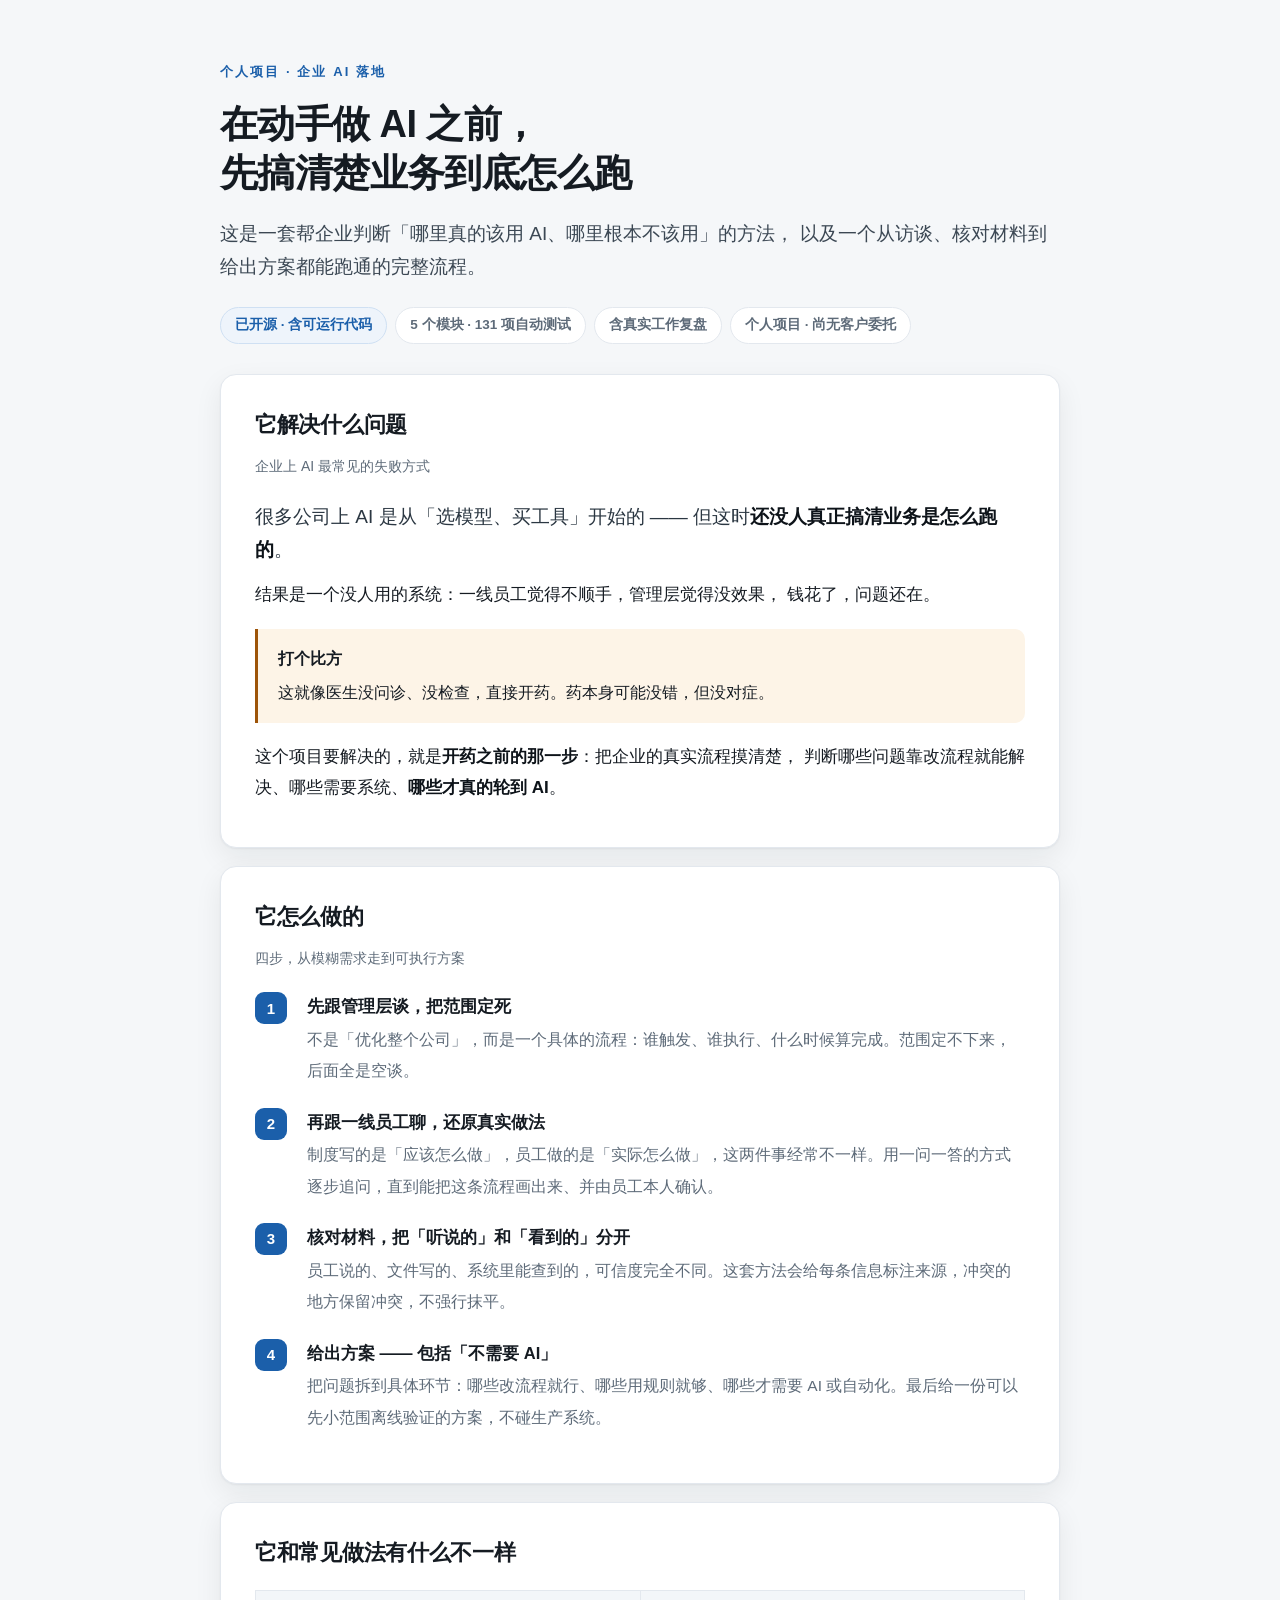
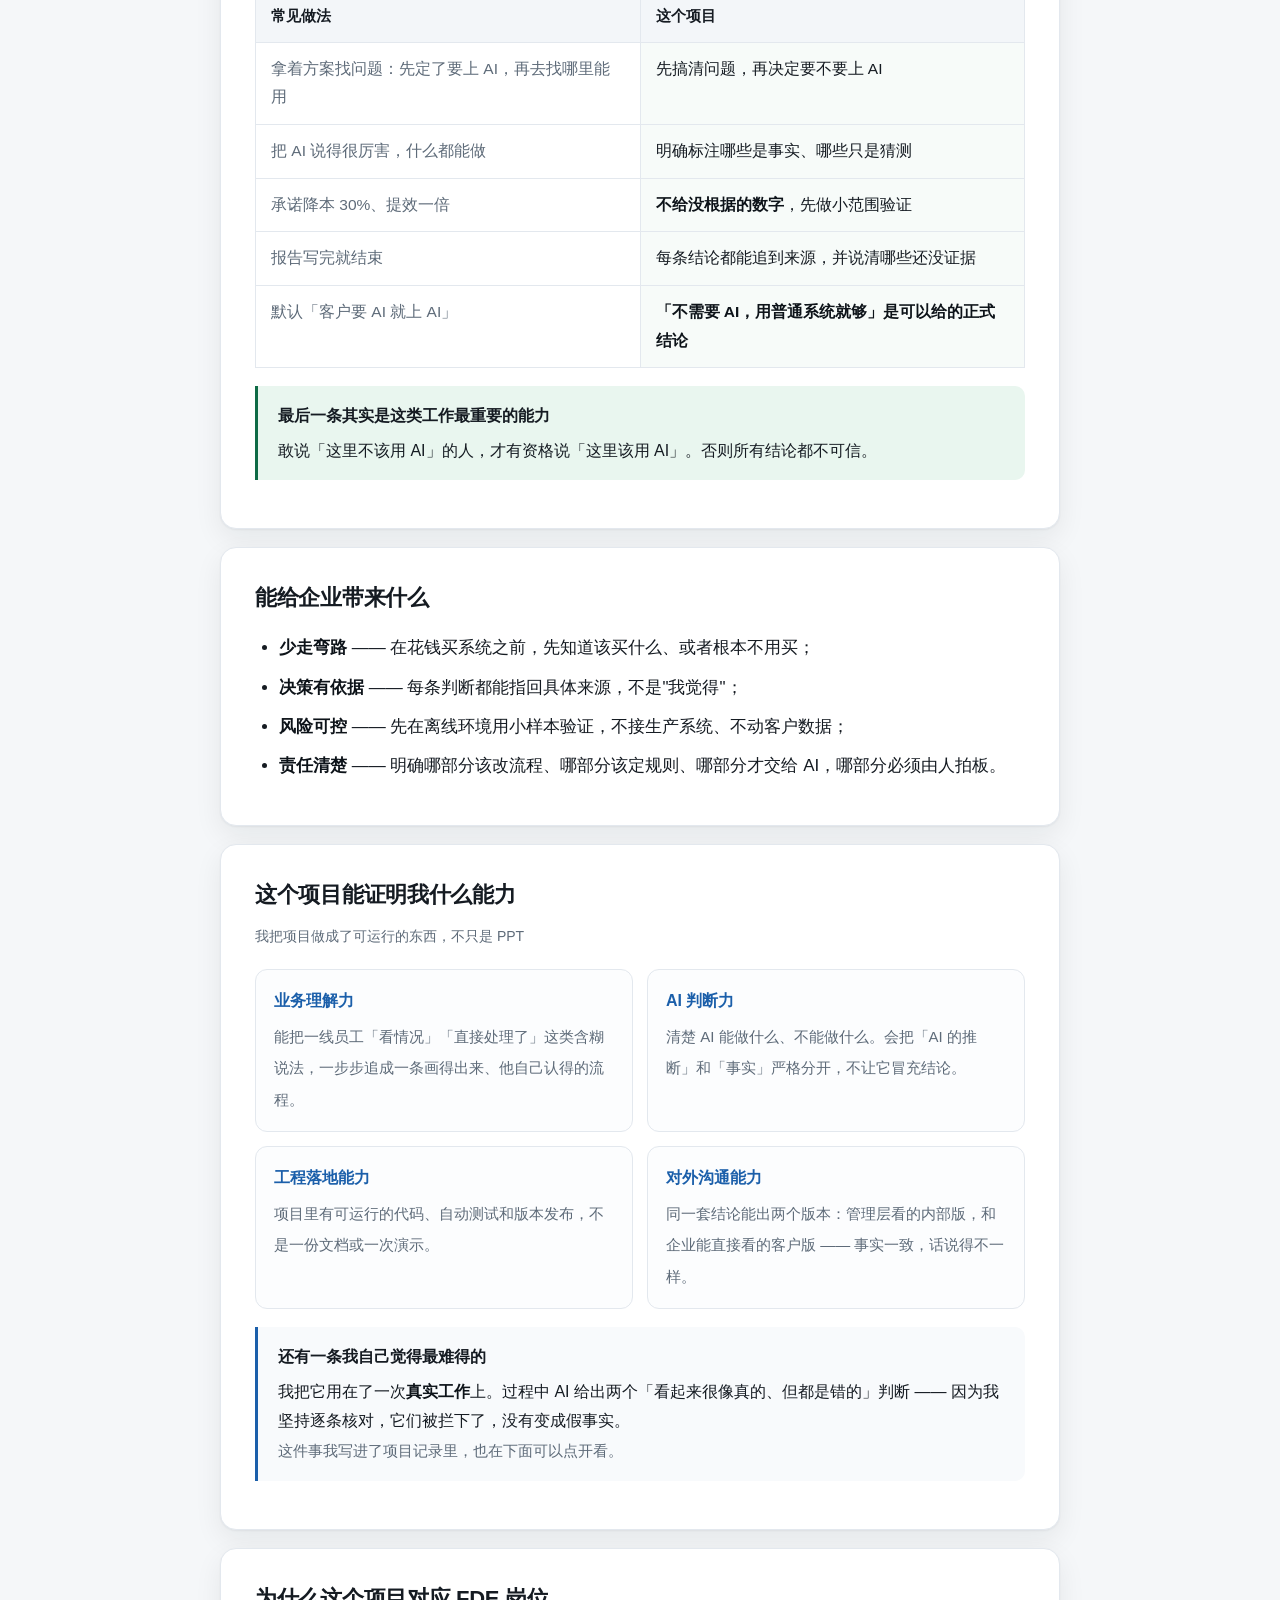
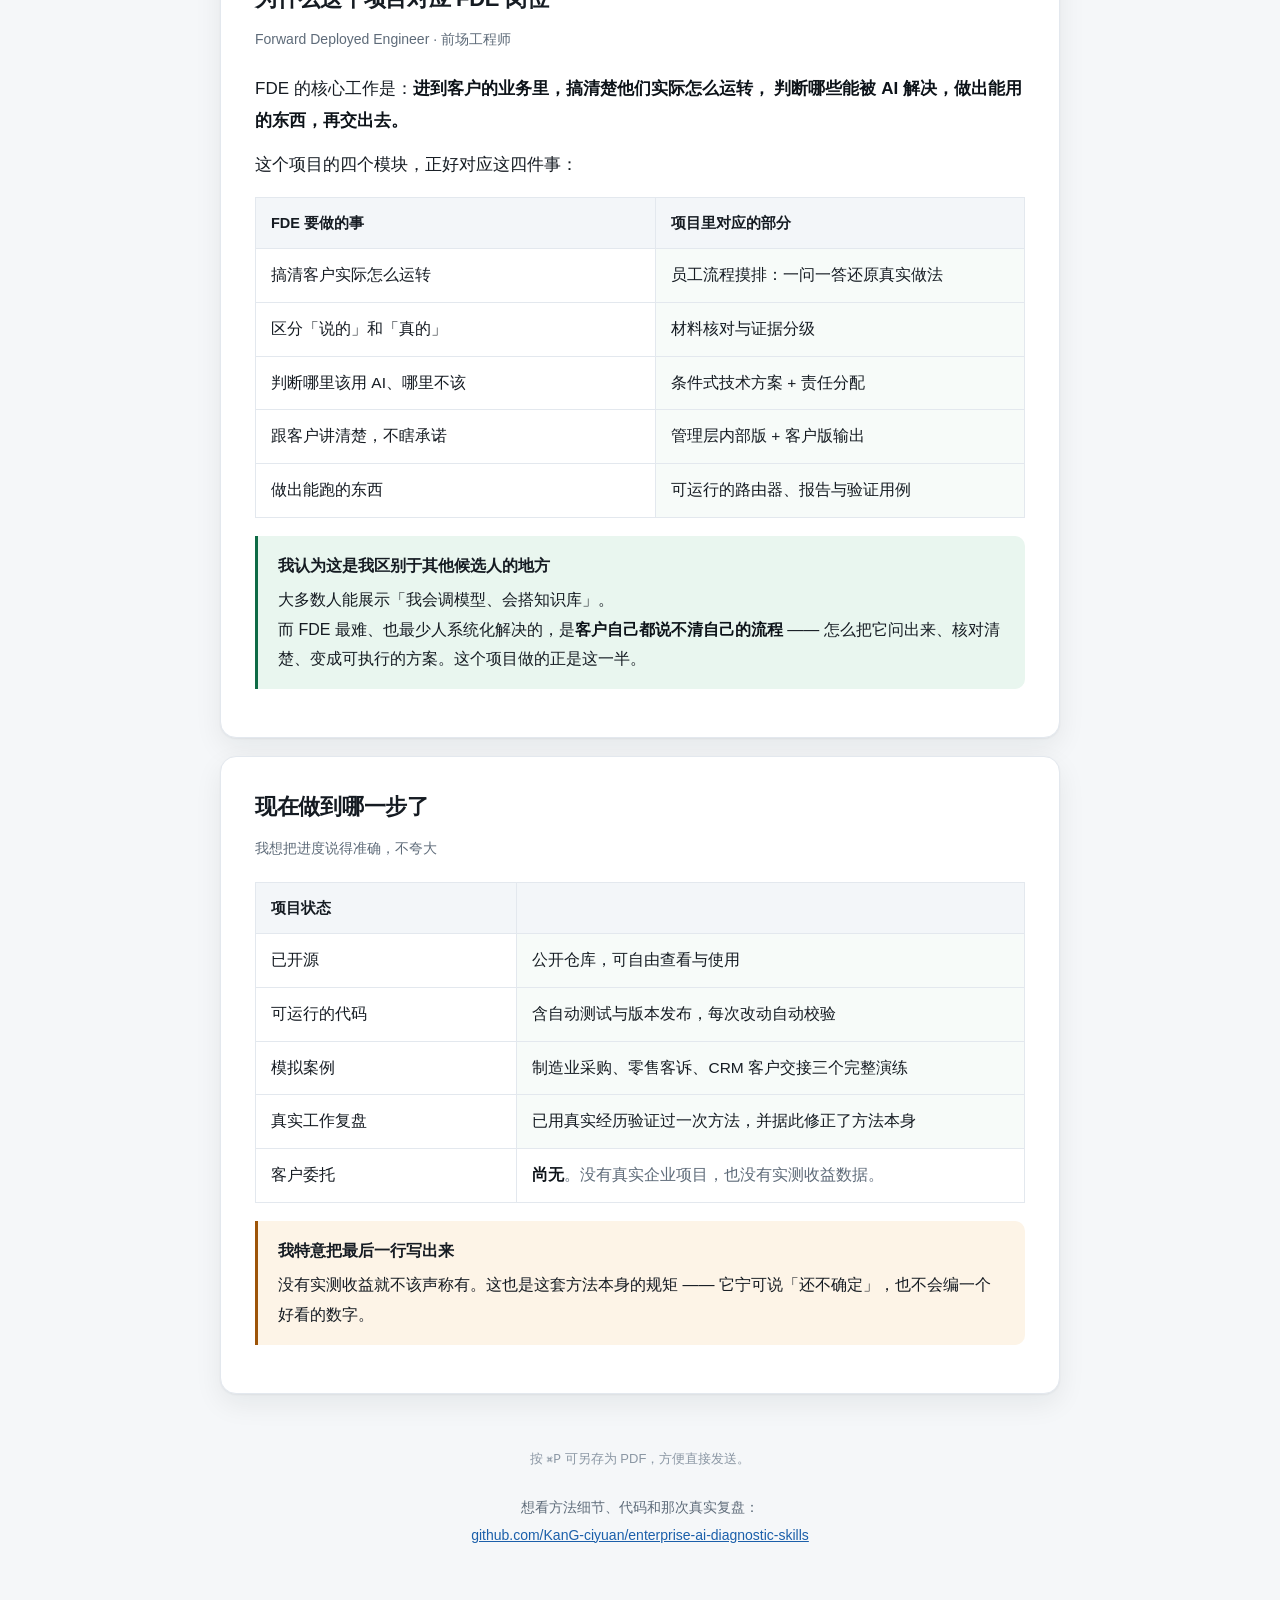
==== portfolio/index.html @ 29a46d4e "docs(portfolio): add a reader-facing project introduction The case study written earlier is a method" ====
<!DOCTYPE html>
<html lang="zh-CN">
<head>
<meta charset="utf-8">
<meta name="viewport" content="width=device-width, initial-scale=1">
<title>企业 AI 流程诊断 · 项目介绍</title>
<style>
  :root{
    --bg:#f5f7f9; --card:#fff; --ink:#151b22; --muted:#5e6b79; --line:#e3e8ee;
    --accent:#1b5faa; --accent-soft:#eef4fb; --ok:#0f6b46; --ok-soft:#e9f6ef;
    --warn:#9d5408; --warn-soft:#fdf4e7; --shadow:0 1px 2px rgba(21,27,34,.05),0 10px 28px rgba(21,27,34,.07);
  }
  *{box-sizing:border-box}
  html{-webkit-text-size-adjust:100%}
  body{margin:0;background:var(--bg);color:var(--ink);
    font:17px/1.85 -apple-system,BlinkMacSystemFont,"PingFang SC","Hiragino Sans GB","Microsoft YaHei",sans-serif;}
  .wrap{max-width:880px;margin:0 auto;padding:0 20px 80px}

  /* hero */
  .hero{padding:60px 0 30px}
  .eyebrow{font-size:13px;letter-spacing:.16em;color:var(--accent);font-weight:700}
  h1{font-size:38px;line-height:1.3;margin:16px 0 18px;letter-spacing:-.6px}
  .lede{font-size:19px;color:#3c4854;margin:0 0 24px;line-height:1.75}
  .chips{display:flex;flex-wrap:wrap;gap:8px}
  .chip{background:var(--card);border:1px solid var(--line);border-radius:999px;
    padding:5px 14px;font-size:13.5px;color:var(--muted);font-weight:600}
  .chip.a{background:var(--accent-soft);border-color:#cfe0f3;color:var(--accent)}

  section{background:var(--card);border:1px solid var(--line);border-radius:16px;
    padding:30px 34px;margin-bottom:18px;box-shadow:var(--shadow)}
  h2{font-size:22px;margin:0 0 8px;letter-spacing:-.3px}
  .kicker{font-size:14px;color:var(--muted);margin:0 0 20px}
  h3{font-size:17px;margin:26px 0 8px}
  p{margin:13px 0}
  ul,ol{margin:13px 0;padding-left:24px}
  li{margin:8px 0}
  strong{color:#0d1319}

  .big{font-size:19px;line-height:1.75;color:#2b3742}

  /* steps */
  .steps{counter-reset:s;list-style:none;padding:0;margin:20px 0 6px}
  .steps li{counter-increment:s;position:relative;padding-left:52px;margin:20px 0}
  .steps li::before{content:counter(s);position:absolute;left:0;top:1px;
    width:32px;height:32px;border-radius:9px;background:var(--accent);color:#fff;
    font-size:15px;font-weight:700;display:flex;align-items:center;justify-content:center}
  .steps b{display:block;font-size:16.5px;margin-bottom:2px}
  .steps span{color:var(--muted);font-size:15.5px}

  /* compare */
  table{width:100%;border-collapse:collapse;font-size:15.5px;margin:16px 0}
  th,td{border:1px solid var(--line);padding:12px 15px;text-align:left;vertical-align:top}
  th{background:#f3f6f9;font-weight:700;font-size:14.5px}
  td.muted{color:var(--muted)}
  td.us{background:#f7fbf9}

  /* callouts */
  .note{border-left:3px solid var(--accent);background:#f8fafc;
    padding:15px 20px;margin:18px 0;border-radius:0 10px 10px 0;font-size:16px}
  .note.ok{border-left-color:var(--ok);background:var(--ok-soft)}
  .note.warn{border-left-color:var(--warn);background:var(--warn-soft)}
  .note .t{display:block;font-weight:700;margin-bottom:5px}

  /* skill cards */
  .grid{display:grid;grid-template-columns:1fr 1fr;gap:14px;margin:18px 0 4px}
  .sk{border:1px solid var(--line);border-radius:12px;padding:16px 18px;background:#fcfdfe}
  .sk b{display:block;font-size:16px;margin-bottom:5px;color:var(--accent)}
  .sk span{font-size:15px;color:var(--muted);line-height:1.7}

  footer{text-align:center;color:var(--muted);font-size:14px;padding:34px 0 0;line-height:2}
  footer a{color:var(--accent);word-break:break-all}
  .print-hint{font-size:13px;color:#8b97a4}

  @media print{
    :root{--shadow:none}
    body{background:#fff;font-size:12pt}
    .wrap{max-width:none;padding:0}
    section{break-inside:avoid;border-color:#d9d9d9;padding:18px 20px;margin-bottom:12px}
    .hero{padding:0 0 18px}
    h1{font-size:23pt}
    .print-hint{display:none}
  }
  @media (max-width:680px){
    .wrap{padding:0 14px 56px}
    .hero{padding:38px 0 22px}
    h1{font-size:26px}
    .lede{font-size:17px}
    section{padding:22px 19px;border-radius:12px}
    .grid{grid-template-columns:1fr}
    table{font-size:14px}
    th,td{padding:9px 11px}
  }
</style>
</head>
<body>
<div class="wrap">

<header class="hero">
  <div class="eyebrow">个人项目 · 企业 AI 落地</div>
  <h1>在动手做 AI 之前，<br>先搞清楚业务到底怎么跑</h1>
  <p class="lede">
    这是一套帮企业判断「哪里真的该用 AI、哪里根本不该用」的方法，
    以及一个从访谈、核对材料到给出方案都能跑通的完整流程。
  </p>
  <div class="chips">
    <span class="chip a">已开源 · 含可运行代码</span>
    <span class="chip">5 个模块 · 131 项自动测试</span>
    <span class="chip">含真实工作复盘</span>
    <span class="chip">个人项目 · 尚无客户委托</span>
  </div>
</header>

<section>
  <h2>它解决什么问题</h2>
  <p class="kicker">企业上 AI 最常见的失败方式</p>
  <p class="big">
    很多公司上 AI 是从「选模型、买工具」开始的 —— 但这时<strong>还没人真正搞清业务是怎么跑的</strong>。
  </p>
  <p>
    结果是一个没人用的系统：一线员工觉得不顺手，管理层觉得没效果，
    钱花了，问题还在。
  </p>
  <div class="note warn">
    <span class="t">打个比方</span>
    这就像医生没问诊、没检查，直接开药。药本身可能没错，但没对症。
  </div>
  <p>
    这个项目要解决的，就是<strong>开药之前的那一步</strong>：把企业的真实流程摸清楚，
    判断哪些问题靠改流程就能解决、哪些需要系统、<strong>哪些才真的轮到 AI</strong>。
  </p>
</section>

<section>
  <h2>它怎么做的</h2>
  <p class="kicker">四步，从模糊需求走到可执行方案</p>
  <ol class="steps">
    <li>
      <b>先跟管理层谈，把范围定死</b>
      <span>不是「优化整个公司」，而是一个具体的流程：谁触发、谁执行、什么时候算完成。范围定不下来，后面全是空谈。</span>
    </li>
    <li>
      <b>再跟一线员工聊，还原真实做法</b>
      <span>制度写的是「应该怎么做」，员工做的是「实际怎么做」，这两件事经常不一样。用一问一答的方式逐步追问，直到能把这条流程画出来、并由员工本人确认。</span>
    </li>
    <li>
      <b>核对材料，把「听说的」和「看到的」分开</b>
      <span>员工说的、文件写的、系统里能查到的，可信度完全不同。这套方法会给每条信息标注来源，冲突的地方保留冲突，不强行抹平。</span>
    </li>
    <li>
      <b>给出方案 —— 包括「不需要 AI」</b>
      <span>把问题拆到具体环节：哪些改流程就行、哪些用规则就够、哪些才需要 AI 或自动化。最后给一份可以先小范围离线验证的方案，不碰生产系统。</span>
    </li>
  </ol>
</section>

<section>
  <h2>它和常见做法有什么不一样</h2>
  <table>
    <tr><th style="width:50%">常见做法</th><th>这个项目</th></tr>
    <tr>
      <td class="muted">拿着方案找问题：先定了要上 AI，再去找哪里能用</td>
      <td class="us">先搞清问题，再决定要不要上 AI</td>
    </tr>
    <tr>
      <td class="muted">把 AI 说得很厉害，什么都能做</td>
      <td class="us">明确标注哪些是事实、哪些只是猜测</td>
    </tr>
    <tr>
      <td class="muted">承诺降本 30%、提效一倍</td>
      <td class="us"><strong>不给没根据的数字</strong>，先做小范围验证</td>
    </tr>
    <tr>
      <td class="muted">报告写完就结束</td>
      <td class="us">每条结论都能追到来源，并说清哪些还没证据</td>
    </tr>
    <tr>
      <td class="muted">默认「客户要 AI 就上 AI」</td>
      <td class="us"><strong>「不需要 AI，用普通系统就够」是可以给的正式结论</strong></td>
    </tr>
  </table>
  <div class="note ok">
    <span class="t">最后一条其实是这类工作最重要的能力</span>
    敢说「这里不该用 AI」的人，才有资格说「这里该用 AI」。否则所有结论都不可信。
  </div>
</section>

<section>
  <h2>能给企业带来什么</h2>
  <ul>
    <li><strong>少走弯路</strong> —— 在花钱买系统之前，先知道该买什么、或者根本不用买；</li>
    <li><strong>决策有依据</strong> —— 每条判断都能指回具体来源，不是"我觉得"；</li>
    <li><strong>风险可控</strong> —— 先在离线环境用小样本验证，不接生产系统、不动客户数据；</li>
    <li><strong>责任清楚</strong> —— 明确哪部分该改流程、哪部分该定规则、哪部分才交给 AI，哪部分必须由人拍板。</li>
  </ul>
</section>

<section>
  <h2>这个项目能证明我什么能力</h2>
  <p class="kicker">我把项目做成了可运行的东西，不只是 PPT</p>
  <div class="grid">
    <div class="sk">
      <b>业务理解力</b>
      <span>能把一线员工「看情况」「直接处理了」这类含糊说法，一步步追成一条画得出来、他自己认得的流程。</span>
    </div>
    <div class="sk">
      <b>AI 判断力</b>
      <span>清楚 AI 能做什么、不能做什么。会把「AI 的推断」和「事实」严格分开，不让它冒充结论。</span>
    </div>
    <div class="sk">
      <b>工程落地能力</b>
      <span>项目里有可运行的代码、自动测试和版本发布，不是一份文档或一次演示。</span>
    </div>
    <div class="sk">
      <b>对外沟通能力</b>
      <span>同一套结论能出两个版本：管理层看的内部版，和企业能直接看的客户版 —— 事实一致，话说得不一样。</span>
    </div>
  </div>
  <div class="note">
    <span class="t">还有一条我自己觉得最难得的</span>
    我把它用在了一次<strong>真实工作</strong>上。过程中 AI 给出两个「看起来很像真的、但都是错的」判断 ——
    因为我坚持逐条核对，它们被拦下了，没有变成假事实。<br>
    <span style="font-size:15px;color:var(--muted)">这件事我写进了项目记录里，也在下面可以点开看。</span>
  </div>
</section>

<section>
  <h2>为什么这个项目对应 FDE 岗位</h2>
  <p class="kicker">Forward Deployed Engineer · 前场工程师</p>
  <p>
    FDE 的核心工作是：<strong>进到客户的业务里，搞清楚他们实际怎么运转，
    判断哪些能被 AI 解决，做出能用的东西，再交出去。</strong>
  </p>
  <p>这个项目的四个模块，正好对应这四件事：</p>
  <table>
    <tr><th style="width:52%">FDE 要做的事</th><th>项目里对应的部分</th></tr>
    <tr><td>搞清客户实际怎么运转</td><td class="us">员工流程摸排：一问一答还原真实做法</td></tr>
    <tr><td>区分「说的」和「真的」</td><td class="us">材料核对与证据分级</td></tr>
    <tr><td>判断哪里该用 AI、哪里不该</td><td class="us">条件式技术方案 + 责任分配</td></tr>
    <tr><td>跟客户讲清楚，不瞎承诺</td><td class="us">管理层内部版 + 客户版输出</td></tr>
    <tr><td>做出能跑的东西</td><td class="us">可运行的路由器、报告与验证用例</td></tr>
  </table>
  <div class="note ok">
    <span class="t">我认为这是我区别于其他候选人的地方</span>
    大多数人能展示「我会调模型、会搭知识库」。<br>
    而 FDE 最难、也最少人系统化解决的，是<strong>客户自己都说不清自己的流程</strong> ——
    怎么把它问出来、核对清楚、变成可执行的方案。这个项目做的正是这一半。
  </div>
</section>

<section>
  <h2>现在做到哪一步了</h2>
  <p class="kicker">我想把进度说得准确，不夸大</p>
  <table>
    <tr><th style="width:34%">项目状态</th><th></th></tr>
    <tr><td>已开源</td><td class="us">公开仓库，可自由查看与使用</td></tr>
    <tr><td>可运行的代码</td><td class="us">含自动测试与版本发布，每次改动自动校验</td></tr>
    <tr><td>模拟案例</td><td class="us">制造业采购、零售客诉、CRM 客户交接三个完整演练</td></tr>
    <tr><td>真实工作复盘</td><td class="us">已用真实经历验证过一次方法，并据此修正了方法本身</td></tr>
    <tr><td>客户委托</td><td class="muted"><strong>尚无</strong>。没有真实企业项目，也没有实测收益数据。</td></tr>
  </table>
  <div class="note warn">
    <span class="t">我特意把最后一行写出来</span>
    没有实测收益就不该声称有。这也是这套方法本身的规矩 ——
    它宁可说「还不确定」，也不会编一个好看的数字。
  </div>
</section>

<footer>
  <div class="print-hint">按 <code>⌘P</code> 可另存为 PDF，方便直接发送。</div>
  <p style="margin-top:20px">
    想看方法细节、代码和那次真实复盘：<br>
    <a href="https://github.com/KanG-ciyuan/enterprise-ai-diagnostic-skills">github.com/KanG-ciyuan/enterprise-ai-diagnostic-skills</a>
  </p>
</footer>

</div>
</body>
</html>
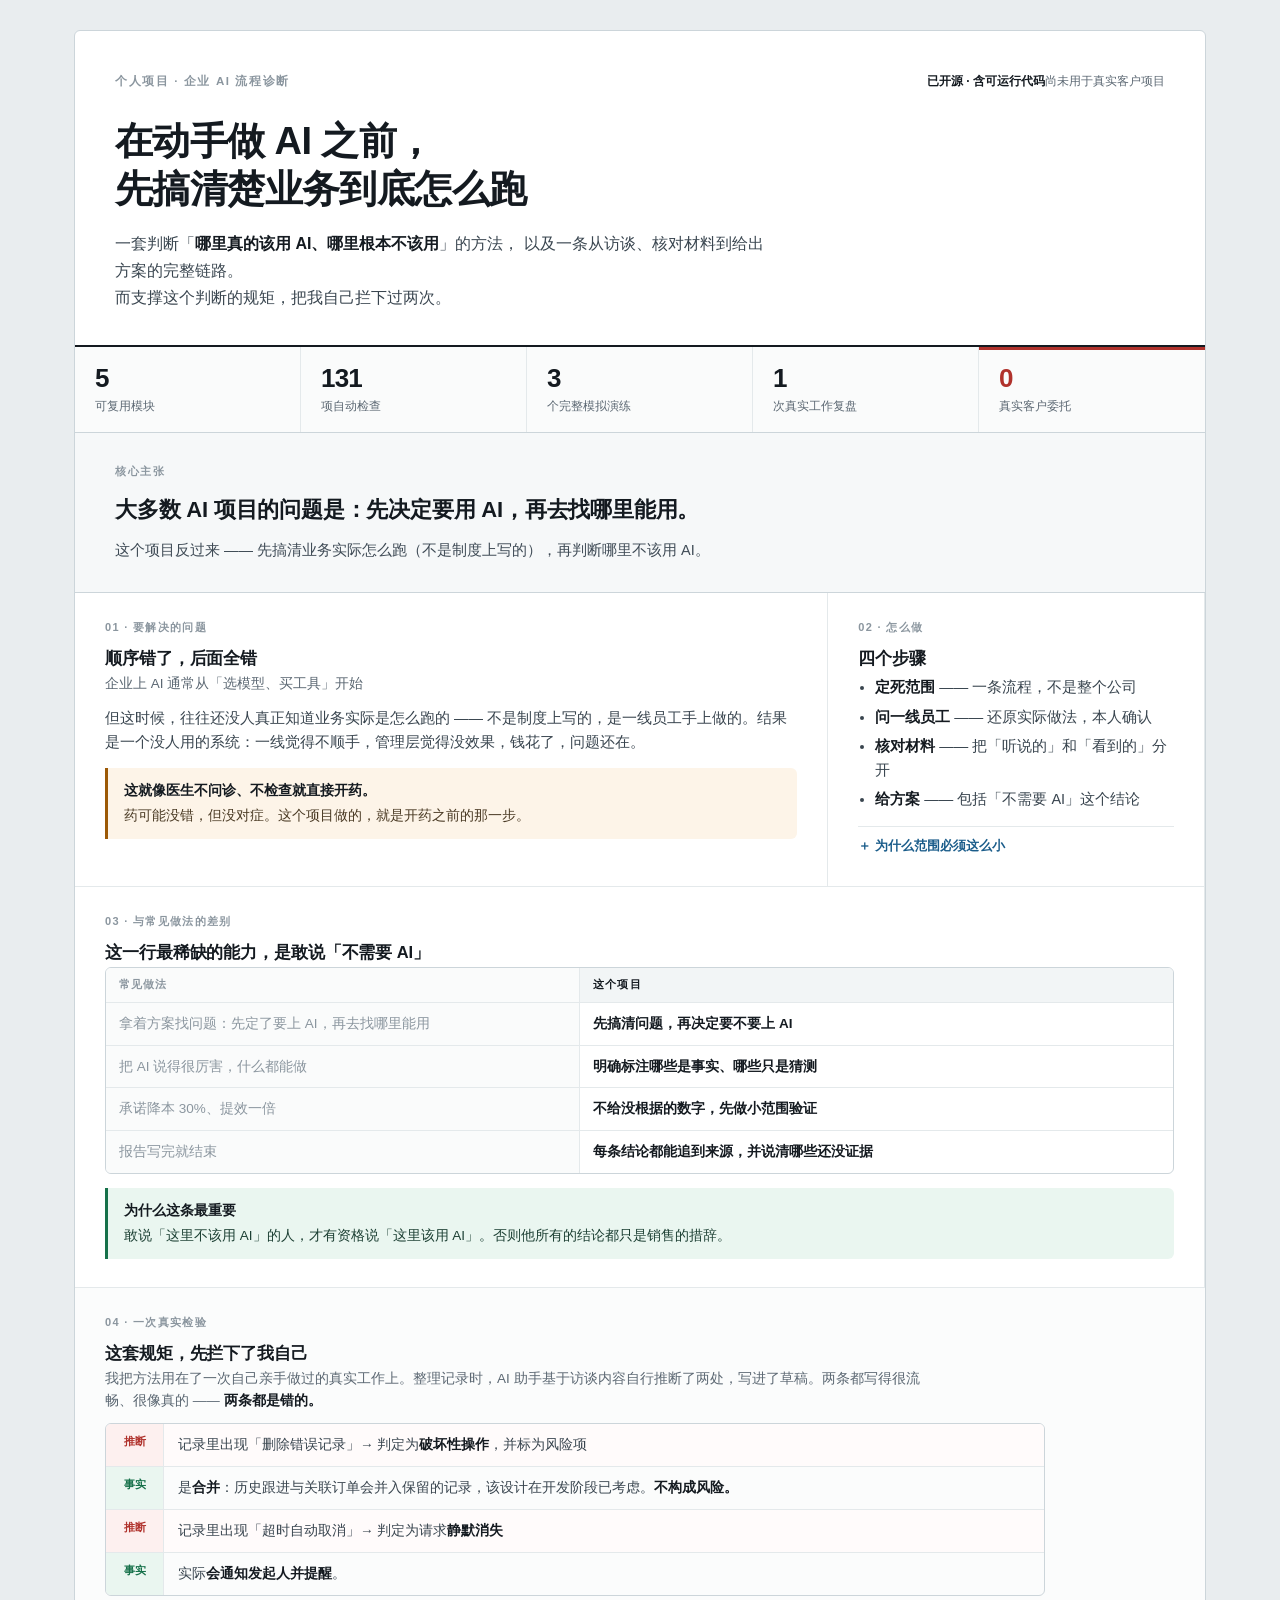
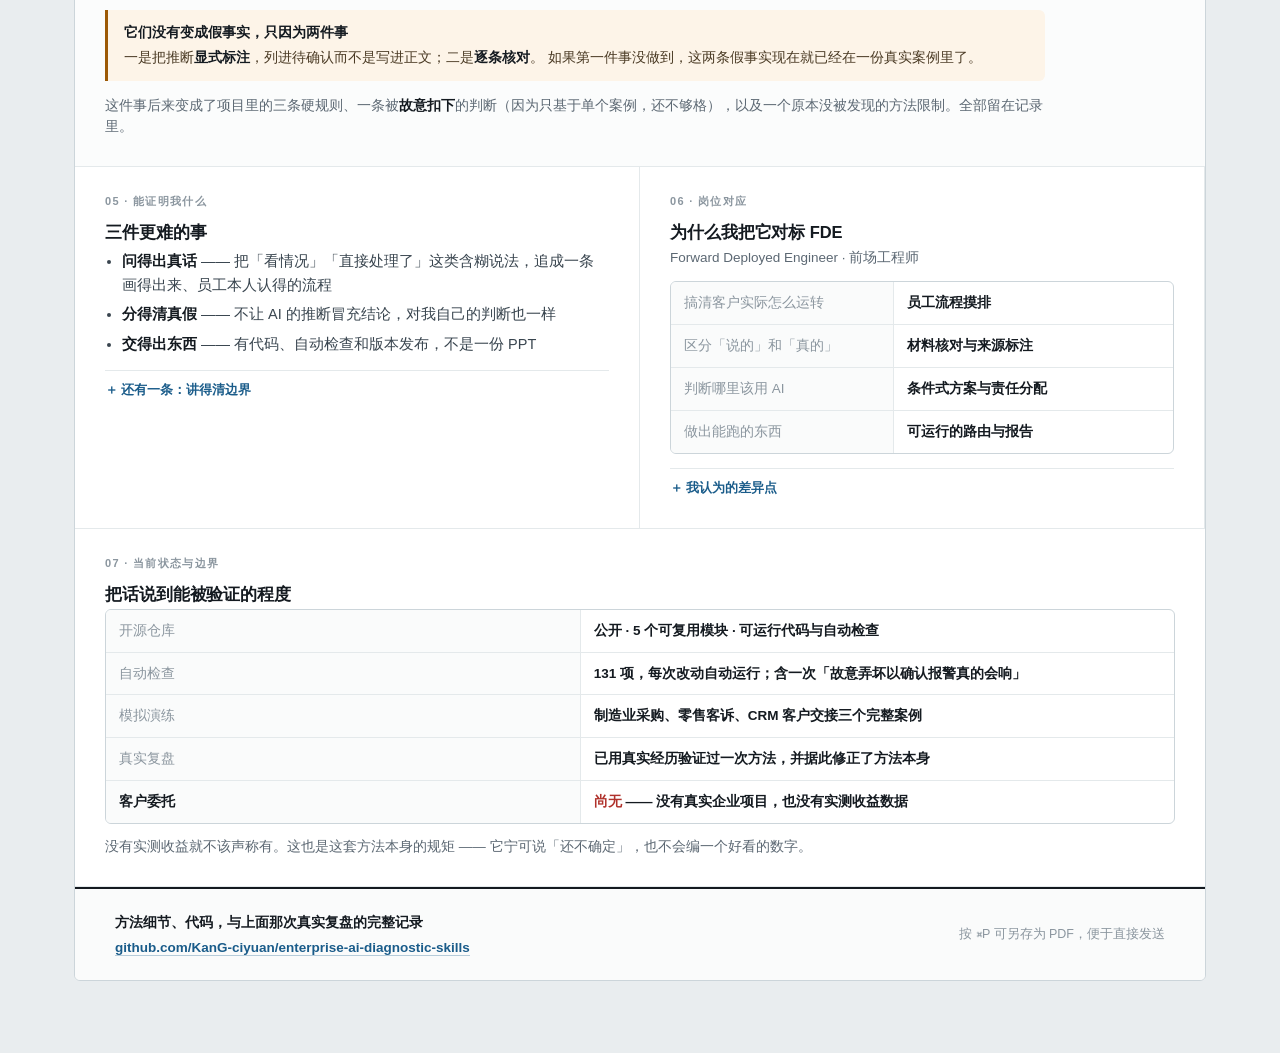
==== commit c07bef19: "docs: correct three stale claims in both READMEs 1. The status table said git tags, GitHub Releases " ====
--- a/portfolio/index.html
+++ b/portfolio/index.html
@@ -3,276 +3,333 @@
 <head>
 <meta charset="utf-8">
 <meta name="viewport" content="width=device-width, initial-scale=1">
-<title>企业 AI 流程诊断 · 项目介绍</title>
+<title>在动手做 AI 之前，先搞清楚业务怎么跑 · 企业 AI 流程诊断</title>
+<meta name="description" content="一套判断「哪里真的该用 AI、哪里根本不该用」的企业流程诊断方法。含可运行代码、131 项自动检查与一次真实工作复盘。">
 <style>
   :root{
-    --bg:#f5f7f9; --card:#fff; --ink:#151b22; --muted:#5e6b79; --line:#e3e8ee;
-    --accent:#1b5faa; --accent-soft:#eef4fb; --ok:#0f6b46; --ok-soft:#e9f6ef;
-    --warn:#9d5408; --warn-soft:#fdf4e7; --shadow:0 1px 2px rgba(21,27,34,.05),0 10px 28px rgba(21,27,34,.07);
+    /* 取自本人既有交付物 management-diagnostic-report-v0.1 的设计 token */
+    --bg:#e9edef;
+    --surface:#ffffff;
+    --text:#141a20;
+    --muted:#5c6873;
+    --faint:#8b969f;
+    --line:#ccd5da;
+    --hair:#e4e9eb;
+    --ok:#16714a;
+    --ok-soft:#eaf6f0;
+    --warn:#9c5906;
+    --warn-soft:#fdf4e8;
+    --stop:#b0322c;
+    --stop-soft:#fdf0ef;
+    --link:#1a5c8a;
+    --rule:2px;          /* 主分割线，沿用既有做法 */
+    --radius:6px;
   }
   *{box-sizing:border-box}
   html{-webkit-text-size-adjust:100%}
-  body{margin:0;background:var(--bg);color:var(--ink);
-    font:17px/1.85 -apple-system,BlinkMacSystemFont,"PingFang SC","Hiragino Sans GB","Microsoft YaHei",sans-serif;}
-  .wrap{max-width:880px;margin:0 auto;padding:0 20px 80px}
-
-  /* hero */
-  .hero{padding:60px 0 30px}
-  .eyebrow{font-size:13px;letter-spacing:.16em;color:var(--accent);font-weight:700}
-  h1{font-size:38px;line-height:1.3;margin:16px 0 18px;letter-spacing:-.6px}
-  .lede{font-size:19px;color:#3c4854;margin:0 0 24px;line-height:1.75}
-  .chips{display:flex;flex-wrap:wrap;gap:8px}
-  .chip{background:var(--card);border:1px solid var(--line);border-radius:999px;
-    padding:5px 14px;font-size:13.5px;color:var(--muted);font-weight:600}
-  .chip.a{background:var(--accent-soft);border-color:#cfe0f3;color:var(--accent)}
-
-  section{background:var(--card);border:1px solid var(--line);border-radius:16px;
-    padding:30px 34px;margin-bottom:18px;box-shadow:var(--shadow)}
-  h2{font-size:22px;margin:0 0 8px;letter-spacing:-.3px}
-  .kicker{font-size:14px;color:var(--muted);margin:0 0 20px}
-  h3{font-size:17px;margin:26px 0 8px}
-  p{margin:13px 0}
-  ul,ol{margin:13px 0;padding-left:24px}
-  li{margin:8px 0}
-  strong{color:#0d1319}
-
-  .big{font-size:19px;line-height:1.75;color:#2b3742}
-
-  /* steps */
-  .steps{counter-reset:s;list-style:none;padding:0;margin:20px 0 6px}
-  .steps li{counter-increment:s;position:relative;padding-left:52px;margin:20px 0}
-  .steps li::before{content:counter(s);position:absolute;left:0;top:1px;
-    width:32px;height:32px;border-radius:9px;background:var(--accent);color:#fff;
-    font-size:15px;font-weight:700;display:flex;align-items:center;justify-content:center}
-  .steps b{display:block;font-size:16.5px;margin-bottom:2px}
-  .steps span{color:var(--muted);font-size:15.5px}
-
-  /* compare */
-  table{width:100%;border-collapse:collapse;font-size:15.5px;margin:16px 0}
-  th,td{border:1px solid var(--line);padding:12px 15px;text-align:left;vertical-align:top}
-  th{background:#f3f6f9;font-weight:700;font-size:14.5px}
-  td.muted{color:var(--muted)}
-  td.us{background:#f7fbf9}
-
-  /* callouts */
-  .note{border-left:3px solid var(--accent);background:#f8fafc;
-    padding:15px 20px;margin:18px 0;border-radius:0 10px 10px 0;font-size:16px}
-  .note.ok{border-left-color:var(--ok);background:var(--ok-soft)}
-  .note.warn{border-left-color:var(--warn);background:var(--warn-soft)}
-  .note .t{display:block;font-weight:700;margin-bottom:5px}
-
-  /* skill cards */
-  .grid{display:grid;grid-template-columns:1fr 1fr;gap:14px;margin:18px 0 4px}
-  .sk{border:1px solid var(--line);border-radius:12px;padding:16px 18px;background:#fcfdfe}
-  .sk b{display:block;font-size:16px;margin-bottom:5px;color:var(--accent)}
-  .sk span{font-size:15px;color:var(--muted);line-height:1.7}
-
-  footer{text-align:center;color:var(--muted);font-size:14px;padding:34px 0 0;line-height:2}
-  footer a{color:var(--accent);word-break:break-all}
-  .print-hint{font-size:13px;color:#8b97a4}
-
+  body{margin:0;background:var(--bg);color:var(--text);
+    font:14.5px/1.62 -apple-system,BlinkMacSystemFont,"Segoe UI","PingFang SC","Hiragino Sans GB","Microsoft YaHei",sans-serif;
+    -webkit-font-smoothing:antialiased}
+  a{color:inherit}
+  a:focus-visible{outline:3px solid color-mix(in srgb,var(--link) 32%,transparent);outline-offset:2px}
+  code{font-family:ui-monospace,SFMono-Regular,Menlo,monospace;font-size:.92em;background:#f1f4f5;
+    padding:1px 5px;border-radius:3px}
+
+  .page{max-width:1180px;margin:0 auto;padding:30px 24px 72px}
+  .sheet{background:var(--surface);border:1px solid var(--line);border-radius:var(--radius);overflow:hidden}
+
+  /* ══════════ 首屏 ══════════ */
+  .hero{padding:40px 40px 34px;border-bottom:var(--rule) solid var(--text)}
+  .hero .top{display:flex;justify-content:space-between;align-items:baseline;gap:20px;margin-bottom:26px}
+  .hero .top .kr{font-size:11.5px;font-weight:750;letter-spacing:.14em;color:var(--faint)}
+  .hero .top .st{font-size:12px;color:var(--muted);text-align:right;line-height:1.75}
+  .hero .top .st b{color:var(--text)}
+  .hero h1{margin:0 0 16px;font-size:clamp(26px,3.6vw,38px);line-height:1.26;
+    letter-spacing:-.6px;font-weight:800;max-width:800px}
+  .hero .lede{margin:0;max-width:660px;font-size:16px;color:#3a4650;line-height:1.7}
+  .hero .lede strong{color:var(--text)}
+
+  /* 数据条 */
+  .strip{display:grid;grid-template-columns:repeat(5,1fr);background:#fafbfb;
+    border-bottom:1px solid var(--line)}
+  .strip>div{padding:18px 20px 17px;border-right:1px solid var(--hair);position:relative}
+  .strip>div:last-child{border-right:0}
+  .strip .v{font-size:26px;font-weight:800;line-height:1;letter-spacing:-.8px;
+    font-variant-numeric:tabular-nums}
+  .strip .k{margin-top:7px;font-size:11.5px;color:var(--muted);line-height:1.45}
+  .strip .zero .v{color:var(--stop)}
+  .strip .zero::before{content:"";position:absolute;top:0;left:0;right:0;height:3px;background:var(--stop)}
+  .strip>div:not(.zero)::before{content:"";position:absolute;top:0;left:0;right:0;height:3px;background:transparent}
+
+  /* ══════════ 主张 ══════════ */
+  .thesis{padding:30px 40px;background:#f6f8f9;border-bottom:1px solid var(--line)}
+  .thesis .n{font-size:11px;font-weight:750;letter-spacing:.14em;color:var(--faint);margin-bottom:12px}
+  .thesis p{margin:0;font-size:clamp(18px,2.2vw,22px);line-height:1.55;font-weight:700;
+    letter-spacing:-.2px;max-width:880px}
+  .thesis span{display:block;margin-top:12px;font-size:14.5px;font-weight:400;color:#3f4b56;max-width:800px}
+
+  /* ══════════ 网格 ══════════ */
+  .grid{display:grid;grid-template-columns:repeat(6,1fr)}
+  .cell{padding:26px 30px 28px;border-right:1px solid var(--hair);border-bottom:1px solid var(--hair)}
+  .cell.c3{grid-column:span 3}
+  .cell.c2{grid-column:span 2}
+  .cell.c4{grid-column:span 4}
+  .cell.c6{grid-column:span 6;border-right:0}
+  .cell:nth-child(3n){border-right:1px solid var(--hair)}
+  .cell h2{margin:0 0 3px;font-size:16.5px;line-height:1.4;letter-spacing:-.1px}
+  .cell .n{font-size:11px;font-weight:750;letter-spacing:.12em;color:var(--faint);margin-bottom:10px}
+  .cell .sub{margin:0 0 12px;font-size:13.5px;color:var(--muted)}
+  .cell p{margin:0 0 10px;color:#39454f}
+  .cell p:last-child{margin-bottom:0}
+  .cell strong{color:var(--text)}
+
+  ul{margin:0;padding-left:17px}
+  li{margin:6px 0;color:#39454f}
+
+  /* 对照表 */
+  .cmp{margin-top:2px;border:1px solid var(--line);border-radius:var(--radius);overflow:hidden}
+  .cmp .r{display:grid;grid-template-columns:1fr 1.25fr;border-bottom:1px solid var(--hair);font-size:13.5px}
+  .cmp .r:last-child{border-bottom:0}
+  .cmp .r>div{padding:10px 13px}
+  .cmp .r>div:first-child{color:var(--faint);border-right:1px solid var(--hair);background:#fafbfb}
+  .cmp .r>div:last-child{color:var(--text);font-weight:600}
+  .cmp .h>div{font-size:11px;font-weight:750;letter-spacing:.1em;color:var(--muted);
+    background:#f2f5f6;padding:8px 13px}
+
+  /* 推断 / 事实 */
+  .ev{margin-top:2px;border:1px solid var(--line);border-radius:var(--radius);overflow:hidden}
+  .ev .r{display:grid;grid-template-columns:58px 1fr;border-bottom:1px solid var(--hair);font-size:13.5px}
+  .ev .r:last-child{border-bottom:0}
+  .ev .t{padding:10px 8px;text-align:center;font-size:10.5px;font-weight:750;line-height:1.5;
+    background:#fafbfb;color:var(--faint);border-right:1px solid var(--hair)}
+  .ev .x{padding:10px 14px;color:#39454f}
+  .ev .x strong{color:var(--text)}
+  .ev .no .t{background:var(--stop-soft);color:var(--stop)}
+  .ev .no .x{background:#fffbfb}
+  .ev .yes .t{background:var(--ok-soft);color:var(--ok)}
+
+  .note{margin-top:14px;padding:12px 16px;border-radius:0 var(--radius) var(--radius) 0;
+    border-left:3px solid var(--warn);background:var(--warn-soft);font-size:13.5px;color:#4a3a24}
+  .note.ok{border-left-color:var(--ok);background:var(--ok-soft);color:#1d4034}
+  .note b{display:block;margin-bottom:3px;color:var(--text)}
+
+  /* 展开 */
+  details{border-top:1px solid var(--hair);margin-top:14px}
+  details summary{cursor:pointer;list-style:none;padding:9px 0 2px;font-size:12.5px;
+    font-weight:750;color:var(--link)}
+  details summary::-webkit-details-marker{display:none}
+  details summary::before{content:"＋ "}
+  details[open] summary::before{content:"－ "}
+  details .bd{padding:8px 0 2px;font-size:13.5px;color:var(--muted)}
+
+  /* ══════════ 页脚 ══════════ */
+  .ft{border-top:var(--rule) solid var(--text);padding:22px 40px;background:#fafbfb;
+    display:flex;justify-content:space-between;align-items:center;gap:22px;flex-wrap:wrap}
+  .ft .l{font-size:13.5px;color:var(--muted)}
+  .ft .l b{display:block;color:var(--text);font-size:14px;margin-bottom:3px}
+  .ft .r{font-size:12.5px;color:var(--faint);text-align:right}
+  .ft a{color:var(--link);font-weight:600;text-decoration:none;border-bottom:1px solid rgba(26,92,138,.3)}
+  .ft a:hover{border-bottom-color:var(--link)}
+
+  /* ══════════ 打印 ══════════ */
   @media print{
-    :root{--shadow:none}
-    body{background:#fff;font-size:12pt}
-    .wrap{max-width:none;padding:0}
-    section{break-inside:avoid;border-color:#d9d9d9;padding:18px 20px;margin-bottom:12px}
-    .hero{padding:0 0 18px}
-    h1{font-size:23pt}
-    .print-hint{display:none}
+    :root{--bg:#fff}
+    body{background:#fff;font-size:9.6pt}
+    .page{padding:0;max-width:none}
+    .sheet{border:0;border-radius:0}
+    .hero{padding:0 0 16px}
+    details{border-top:0}
+    details .bd{display:block!important;padding-top:2px}
+    .cell{break-inside:avoid}
+    .ft{position:relative;padding:14px 0 0}
   }
-  @media (max-width:680px){
-    .wrap{padding:0 14px 56px}
-    .hero{padding:38px 0 22px}
-    h1{font-size:26px}
-    .lede{font-size:17px}
-    section{padding:22px 19px;border-radius:12px}
+
+  /* ══════════ 窄屏 ══════════ */
+  @media (max-width:900px){
+    .strip{grid-template-columns:repeat(3,1fr)}
+    .strip>div:nth-child(3){border-right:0}
+    .strip>div:nth-child(n+4){border-top:1px solid var(--hair)}
+    .grid{grid-template-columns:repeat(2,1fr)}
+    .cell.c3,.cell.c2,.cell.c4{grid-column:span 2}
+    .cell.c6{grid-column:span 2}
+    .cell{border-right:1px solid var(--hair)}
+  }
+  @media (max-width:620px){
+    .page{padding:14px 12px 52px}
+    .hero{padding:26px 20px 22px}
+    .hero .top{flex-direction:column;align-items:flex-start;gap:10px}
+    .hero .top .st{text-align:left}
+    .strip{grid-template-columns:repeat(2,1fr)}
+    .strip>div{padding:15px 16px}
+    .strip .v{font-size:22px}
+    .strip>div:nth-child(2n){border-right:0}
+    .strip>div:nth-child(n+3){border-top:1px solid var(--hair)}
+    .thesis{padding:22px 20px}
     .grid{grid-template-columns:1fr}
-    table{font-size:14px}
-    th,td{padding:9px 11px}
+    .cell.c3,.cell.c2,.cell.c4,.cell.c6{grid-column:span 1}
+    .cell{padding:20px}
+    .cell{border-right:0}
+    .cmp .r{grid-template-columns:1fr}
+    .cmp .r>div:first-child{border-right:0;border-bottom:1px solid var(--hair)}
+    .ft{padding:18px 20px;flex-direction:column;align-items:flex-start}
+    .ft .r{text-align:left}
   }
 </style>
 </head>
 <body>
-<div class="wrap">
-
-<header class="hero">
-  <div class="eyebrow">个人项目 · 企业 AI 落地</div>
-  <h1>在动手做 AI 之前，<br>先搞清楚业务到底怎么跑</h1>
-  <p class="lede">
-    这是一套帮企业判断「哪里真的该用 AI、哪里根本不该用」的方法，
-    以及一个从访谈、核对材料到给出方案都能跑通的完整流程。
-  </p>
-  <div class="chips">
-    <span class="chip a">已开源 · 含可运行代码</span>
-    <span class="chip">5 个模块 · 131 项自动测试</span>
-    <span class="chip">含真实工作复盘</span>
-    <span class="chip">个人项目 · 尚无客户委托</span>
+<div class="page">
+<div class="sheet">
+
+  <!-- ══════════ 首屏 ══════════ -->
+  <header class="hero">
+    <div class="top">
+      <div class="kr">个人项目 · 企业 AI 流程诊断</div>
+      <div class="st"><b>已开源 · 含可运行代码</b>尚未用于真实客户项目</div>
+    </div>
+    <h1>在动手做 AI 之前，<br>先搞清楚业务到底怎么跑</h1>
+    <p class="lede">
+      一套判断「<strong>哪里真的该用 AI、哪里根本不该用</strong>」的方法，
+      以及一条从访谈、核对材料到给出方案的完整链路。<br>
+      而支撑这个判断的规矩，把我自己拦下过两次。
+    </p>
+  </header>
+
+  <div class="strip">
+    <div><div class="v">5</div><div class="k">可复用模块</div></div>
+    <div><div class="v">131</div><div class="k">项自动检查</div></div>
+    <div><div class="v">3</div><div class="k">个完整模拟演练</div></div>
+    <div><div class="v">1</div><div class="k">次真实工作复盘</div></div>
+    <div class="zero"><div class="v">0</div><div class="k">真实客户委托</div></div>
   </div>
-</header>
-
-<section>
-  <h2>它解决什么问题</h2>
-  <p class="kicker">企业上 AI 最常见的失败方式</p>
-  <p class="big">
-    很多公司上 AI 是从「选模型、买工具」开始的 —— 但这时<strong>还没人真正搞清业务是怎么跑的</strong>。
-  </p>
-  <p>
-    结果是一个没人用的系统：一线员工觉得不顺手，管理层觉得没效果，
-    钱花了，问题还在。
-  </p>
-  <div class="note warn">
-    <span class="t">打个比方</span>
-    这就像医生没问诊、没检查，直接开药。药本身可能没错，但没对症。
+
+  <!-- ══════════ 主张 ══════════ -->
+  <section class="thesis">
+    <div class="n">核心主张</div>
+    <p>大多数 AI 项目的问题是：先决定要用 AI，再去找哪里能用。</p>
+    <span>这个项目反过来 —— 先搞清业务实际怎么跑（不是制度上写的），再判断哪里不该用 AI。</span>
+  </section>
+
+  <!-- ══════════ 网格 ══════════ -->
+  <div class="grid">
+
+    <section class="cell c4">
+      <div class="n">01 · 要解决的问题</div>
+      <h2>顺序错了，后面全错</h2>
+      <p class="sub">企业上 AI 通常从「选模型、买工具」开始</p>
+      <p>但这时候，往往还没人真正知道业务实际是怎么跑的 —— 不是制度上写的，是一线员工手上做的。结果是一个没人用的系统：一线觉得不顺手，管理层觉得没效果，钱花了，问题还在。</p>
+      <div class="note">
+        <b>这就像医生不问诊、不检查就直接开药。</b>
+        药可能没错，但没对症。这个项目做的，就是开药之前的那一步。
+      </div>
+    </section>
+
+    <section class="cell c2">
+      <div class="n">02 · 怎么做</div>
+      <h2>四个步骤</h2>
+      <ul>
+        <li><strong>定死范围</strong> —— 一条流程，不是整个公司</li>
+        <li><strong>问一线员工</strong> —— 还原实际做法，本人确认</li>
+        <li><strong>核对材料</strong> —— 把「听说的」和「看到的」分开</li>
+        <li><strong>给方案</strong> —— 包括「不需要 AI」这个结论</li>
+      </ul>
+      <details>
+        <summary>为什么范围必须这么小</summary>
+        <div class="bd">一条流程必须能回答四件事：谁触发、谁执行、什么时候算完成、中间做什么决定。四个都答不上来，那是部门不是流程，做不了。</div>
+      </details>
+    </section>
+
+    <section class="cell c6">
+      <div class="n">03 · 与常见做法的差别</div>
+      <h2>这一行最稀缺的能力，是敢说「不需要 AI」</h2>
+      <div class="cmp">
+        <div class="r h"><div>常见做法</div><div>这个项目</div></div>
+        <div class="r"><div>拿着方案找问题：先定了要上 AI，再去找哪里能用</div><div>先搞清问题，再决定要不要上 AI</div></div>
+        <div class="r"><div>把 AI 说得很厉害，什么都能做</div><div>明确标注哪些是事实、哪些只是猜测</div></div>
+        <div class="r"><div>承诺降本 30%、提效一倍</div><div>不给没根据的数字，先做小范围验证</div></div>
+        <div class="r"><div>报告写完就结束</div><div>每条结论都能追到来源，并说清哪些还没证据</div></div>
+      </div>
+      <div class="note ok">
+        <b>为什么这条最重要</b>
+        敢说「这里不该用 AI」的人，才有资格说「这里该用 AI」。否则他所有的结论都只是销售的措辞。
+      </div>
+    </section>
+
+    <section class="cell c6" style="background:#fbfcfc">
+      <div class="n">04 · 一次真实检验</div>
+      <h2>这套规矩，先拦下了我自己</h2>
+      <p class="sub" style="max-width:820px">我把方法用在了一次自己亲手做过的真实工作上。整理记录时，AI 助手基于访谈内容自行推断了两处，写进了草稿。两条都写得很流畅、很像真的 —— <strong>两条都是错的。</strong></p>
+      <div class="ev" style="max-width:940px">
+        <div class="r no"><div class="t">推断</div><div class="x">记录里出现「删除错误记录」→ 判定为<strong>破坏性操作</strong>，并标为风险项</div></div>
+        <div class="r yes"><div class="t">事实</div><div class="x">是<strong>合并</strong>：历史跟进与关联订单会并入保留的记录，该设计在开发阶段已考虑。<strong>不构成风险。</strong></div></div>
+        <div class="r no"><div class="t">推断</div><div class="x">记录里出现「超时自动取消」→ 判定为请求<strong>静默消失</strong></div></div>
+        <div class="r yes"><div class="t">事实</div><div class="x">实际<strong>会通知发起人并提醒</strong>。</div></div>
+      </div>
+      <div class="note" style="max-width:940px">
+        <b>它们没有变成假事实，只因为两件事</b>
+        一是把推断<strong>显式标注</strong>，列进待确认而不是写进正文；二是<strong>逐条核对</strong>。
+        如果第一件事没做到，这两条假事实现在就已经在一份真实案例里了。
+      </div>
+      <p style="color:var(--muted);font-size:13.5px;max-width:940px;margin-top:14px">
+        这件事后来变成了项目里的三条硬规则、一条被<strong>故意扣下</strong>的判断（因为只基于单个案例，还不够格），以及一个原本没被发现的方法限制。全部留在记录里。
+      </p>
+    </section>
+
+    <section class="cell c3">
+      <div class="n">05 · 能证明我什么</div>
+      <h2>三件更难的事</h2>
+      <ul>
+        <li><strong>问得出真话</strong> —— 把「看情况」「直接处理了」这类含糊说法，追成一条画得出来、员工本人认得的流程</li>
+        <li><strong>分得清真假</strong> —— 不让 AI 的推断冒充结论，对我自己的判断也一样</li>
+        <li><strong>交得出东西</strong> —— 有代码、自动检查和版本发布，不是一份 PPT</li>
+      </ul>
+      <details>
+        <summary>还有一条：讲得清边界</summary>
+        <div class="bd">同一套结论出两个版本 —— 管理层看的内部版，和企业能直接看的客户版。事实一致，说法不同。</div>
+      </details>
+    </section>
+
+    <section class="cell c3">
+      <div class="n">06 · 岗位对应</div>
+      <h2>为什么我把它对标 FDE</h2>
+      <p class="sub">Forward Deployed Engineer · 前场工程师</p>
+      <div class="cmp">
+        <div class="r"><div>搞清客户实际怎么运转</div><div>员工流程摸排</div></div>
+        <div class="r"><div>区分「说的」和「真的」</div><div>材料核对与来源标注</div></div>
+        <div class="r"><div>判断哪里该用 AI</div><div>条件式方案与责任分配</div></div>
+        <div class="r"><div>做出能跑的东西</div><div>可运行的路由与报告</div></div>
+      </div>
+      <details>
+        <summary>我认为的差异点</summary>
+        <div class="bd">很多人能展示「我会调模型、会搭知识库」。而 FDE 最难、也最少人系统化解决的，是<strong>客户自己都说不清自己的流程</strong> —— 怎么把它问出来、核对清楚、变成别人能执行的方案。这个项目做的正是这一半。</div>
+      </details>
+    </section>
+
+    <section class="cell c6">
+      <div class="n">07 · 当前状态与边界</div>
+      <h2>把话说到能被验证的程度</h2>
+      <div class="cmp">
+        <div class="r"><div>开源仓库</div><div>公开 · 5 个可复用模块 · 可运行代码与自动检查</div></div>
+        <div class="r"><div>自动检查</div><div>131 项，每次改动自动运行；含一次「故意弄坏以确认报警真的会响」</div></div>
+        <div class="r"><div>模拟演练</div><div>制造业采购、零售客诉、CRM 客户交接三个完整案例</div></div>
+        <div class="r"><div>真实复盘</div><div>已用真实经历验证过一次方法，并据此修正了方法本身</div></div>
+        <div class="r"><div><strong>客户委托</strong></div><div><strong style="color:var(--stop)">尚无</strong> —— 没有真实企业项目，也没有实测收益数据</div></div>
+      </div>
+      <p style="margin-top:12px;color:var(--muted);font-size:13.5px">
+        没有实测收益就不该声称有。这也是这套方法本身的规矩 —— 它宁可说「还不确定」，也不会编一个好看的数字。
+      </p>
+    </section>
+
   </div>
-  <p>
-    这个项目要解决的，就是<strong>开药之前的那一步</strong>：把企业的真实流程摸清楚，
-    判断哪些问题靠改流程就能解决、哪些需要系统、<strong>哪些才真的轮到 AI</strong>。
-  </p>
-</section>
-
-<section>
-  <h2>它怎么做的</h2>
-  <p class="kicker">四步，从模糊需求走到可执行方案</p>
-  <ol class="steps">
-    <li>
-      <b>先跟管理层谈，把范围定死</b>
-      <span>不是「优化整个公司」，而是一个具体的流程：谁触发、谁执行、什么时候算完成。范围定不下来，后面全是空谈。</span>
-    </li>
-    <li>
-      <b>再跟一线员工聊，还原真实做法</b>
-      <span>制度写的是「应该怎么做」，员工做的是「实际怎么做」，这两件事经常不一样。用一问一答的方式逐步追问，直到能把这条流程画出来、并由员工本人确认。</span>
-    </li>
-    <li>
-      <b>核对材料，把「听说的」和「看到的」分开</b>
-      <span>员工说的、文件写的、系统里能查到的，可信度完全不同。这套方法会给每条信息标注来源，冲突的地方保留冲突，不强行抹平。</span>
-    </li>
-    <li>
-      <b>给出方案 —— 包括「不需要 AI」</b>
-      <span>把问题拆到具体环节：哪些改流程就行、哪些用规则就够、哪些才需要 AI 或自动化。最后给一份可以先小范围离线验证的方案，不碰生产系统。</span>
-    </li>
-  </ol>
-</section>
-
-<section>
-  <h2>它和常见做法有什么不一样</h2>
-  <table>
-    <tr><th style="width:50%">常见做法</th><th>这个项目</th></tr>
-    <tr>
-      <td class="muted">拿着方案找问题：先定了要上 AI，再去找哪里能用</td>
-      <td class="us">先搞清问题，再决定要不要上 AI</td>
-    </tr>
-    <tr>
-      <td class="muted">把 AI 说得很厉害，什么都能做</td>
-      <td class="us">明确标注哪些是事实、哪些只是猜测</td>
-    </tr>
-    <tr>
-      <td class="muted">承诺降本 30%、提效一倍</td>
-      <td class="us"><strong>不给没根据的数字</strong>，先做小范围验证</td>
-    </tr>
-    <tr>
-      <td class="muted">报告写完就结束</td>
-      <td class="us">每条结论都能追到来源，并说清哪些还没证据</td>
-    </tr>
-    <tr>
-      <td class="muted">默认「客户要 AI 就上 AI」</td>
-      <td class="us"><strong>「不需要 AI，用普通系统就够」是可以给的正式结论</strong></td>
-    </tr>
-  </table>
-  <div class="note ok">
-    <span class="t">最后一条其实是这类工作最重要的能力</span>
-    敢说「这里不该用 AI」的人，才有资格说「这里该用 AI」。否则所有结论都不可信。
-  </div>
-</section>
-
-<section>
-  <h2>能给企业带来什么</h2>
-  <ul>
-    <li><strong>少走弯路</strong> —— 在花钱买系统之前，先知道该买什么、或者根本不用买；</li>
-    <li><strong>决策有依据</strong> —— 每条判断都能指回具体来源，不是"我觉得"；</li>
-    <li><strong>风险可控</strong> —— 先在离线环境用小样本验证，不接生产系统、不动客户数据；</li>
-    <li><strong>责任清楚</strong> —— 明确哪部分该改流程、哪部分该定规则、哪部分才交给 AI，哪部分必须由人拍板。</li>
-  </ul>
-</section>
-
-<section>
-  <h2>这个项目能证明我什么能力</h2>
-  <p class="kicker">我把项目做成了可运行的东西，不只是 PPT</p>
-  <div class="grid">
-    <div class="sk">
-      <b>业务理解力</b>
-      <span>能把一线员工「看情况」「直接处理了」这类含糊说法，一步步追成一条画得出来、他自己认得的流程。</span>
+
+  <footer class="ft">
+    <div class="l">
+      <b>方法细节、代码，与上面那次真实复盘的完整记录</b>
+      <a href="https://github.com/KanG-ciyuan/enterprise-ai-diagnostic-skills">github.com/KanG-ciyuan/enterprise-ai-diagnostic-skills</a>
     </div>
-    <div class="sk">
-      <b>AI 判断力</b>
-      <span>清楚 AI 能做什么、不能做什么。会把「AI 的推断」和「事实」严格分开，不让它冒充结论。</span>
-    </div>
-    <div class="sk">
-      <b>工程落地能力</b>
-      <span>项目里有可运行的代码、自动测试和版本发布，不是一份文档或一次演示。</span>
-    </div>
-    <div class="sk">
-      <b>对外沟通能力</b>
-      <span>同一套结论能出两个版本：管理层看的内部版，和企业能直接看的客户版 —— 事实一致，话说得不一样。</span>
-    </div>
-  </div>
-  <div class="note">
-    <span class="t">还有一条我自己觉得最难得的</span>
-    我把它用在了一次<strong>真实工作</strong>上。过程中 AI 给出两个「看起来很像真的、但都是错的」判断 ——
-    因为我坚持逐条核对，它们被拦下了，没有变成假事实。<br>
-    <span style="font-size:15px;color:var(--muted)">这件事我写进了项目记录里，也在下面可以点开看。</span>
-  </div>
-</section>
-
-<section>
-  <h2>为什么这个项目对应 FDE 岗位</h2>
-  <p class="kicker">Forward Deployed Engineer · 前场工程师</p>
-  <p>
-    FDE 的核心工作是：<strong>进到客户的业务里，搞清楚他们实际怎么运转，
-    判断哪些能被 AI 解决，做出能用的东西，再交出去。</strong>
-  </p>
-  <p>这个项目的四个模块，正好对应这四件事：</p>
-  <table>
-    <tr><th style="width:52%">FDE 要做的事</th><th>项目里对应的部分</th></tr>
-    <tr><td>搞清客户实际怎么运转</td><td class="us">员工流程摸排：一问一答还原真实做法</td></tr>
-    <tr><td>区分「说的」和「真的」</td><td class="us">材料核对与证据分级</td></tr>
-    <tr><td>判断哪里该用 AI、哪里不该</td><td class="us">条件式技术方案 + 责任分配</td></tr>
-    <tr><td>跟客户讲清楚，不瞎承诺</td><td class="us">管理层内部版 + 客户版输出</td></tr>
-    <tr><td>做出能跑的东西</td><td class="us">可运行的路由器、报告与验证用例</td></tr>
-  </table>
-  <div class="note ok">
-    <span class="t">我认为这是我区别于其他候选人的地方</span>
-    大多数人能展示「我会调模型、会搭知识库」。<br>
-    而 FDE 最难、也最少人系统化解决的，是<strong>客户自己都说不清自己的流程</strong> ——
-    怎么把它问出来、核对清楚、变成可执行的方案。这个项目做的正是这一半。
-  </div>
-</section>
-
-<section>
-  <h2>现在做到哪一步了</h2>
-  <p class="kicker">我想把进度说得准确，不夸大</p>
-  <table>
-    <tr><th style="width:34%">项目状态</th><th></th></tr>
-    <tr><td>已开源</td><td class="us">公开仓库，可自由查看与使用</td></tr>
-    <tr><td>可运行的代码</td><td class="us">含自动测试与版本发布，每次改动自动校验</td></tr>
-    <tr><td>模拟案例</td><td class="us">制造业采购、零售客诉、CRM 客户交接三个完整演练</td></tr>
-    <tr><td>真实工作复盘</td><td class="us">已用真实经历验证过一次方法，并据此修正了方法本身</td></tr>
-    <tr><td>客户委托</td><td class="muted"><strong>尚无</strong>。没有真实企业项目，也没有实测收益数据。</td></tr>
-  </table>
-  <div class="note warn">
-    <span class="t">我特意把最后一行写出来</span>
-    没有实测收益就不该声称有。这也是这套方法本身的规矩 ——
-    它宁可说「还不确定」，也不会编一个好看的数字。
-  </div>
-</section>
-
-<footer>
-  <div class="print-hint">按 <code>⌘P</code> 可另存为 PDF，方便直接发送。</div>
-  <p style="margin-top:20px">
-    想看方法细节、代码和那次真实复盘：<br>
-    <a href="https://github.com/KanG-ciyuan/enterprise-ai-diagnostic-skills">github.com/KanG-ciyuan/enterprise-ai-diagnostic-skills</a>
-  </p>
-</footer>
-
+    <div class="r">按 ⌘P 可另存为 PDF，便于直接发送</div>
+  </footer>
+
+</div>
 </div>
 </body>
 </html>
